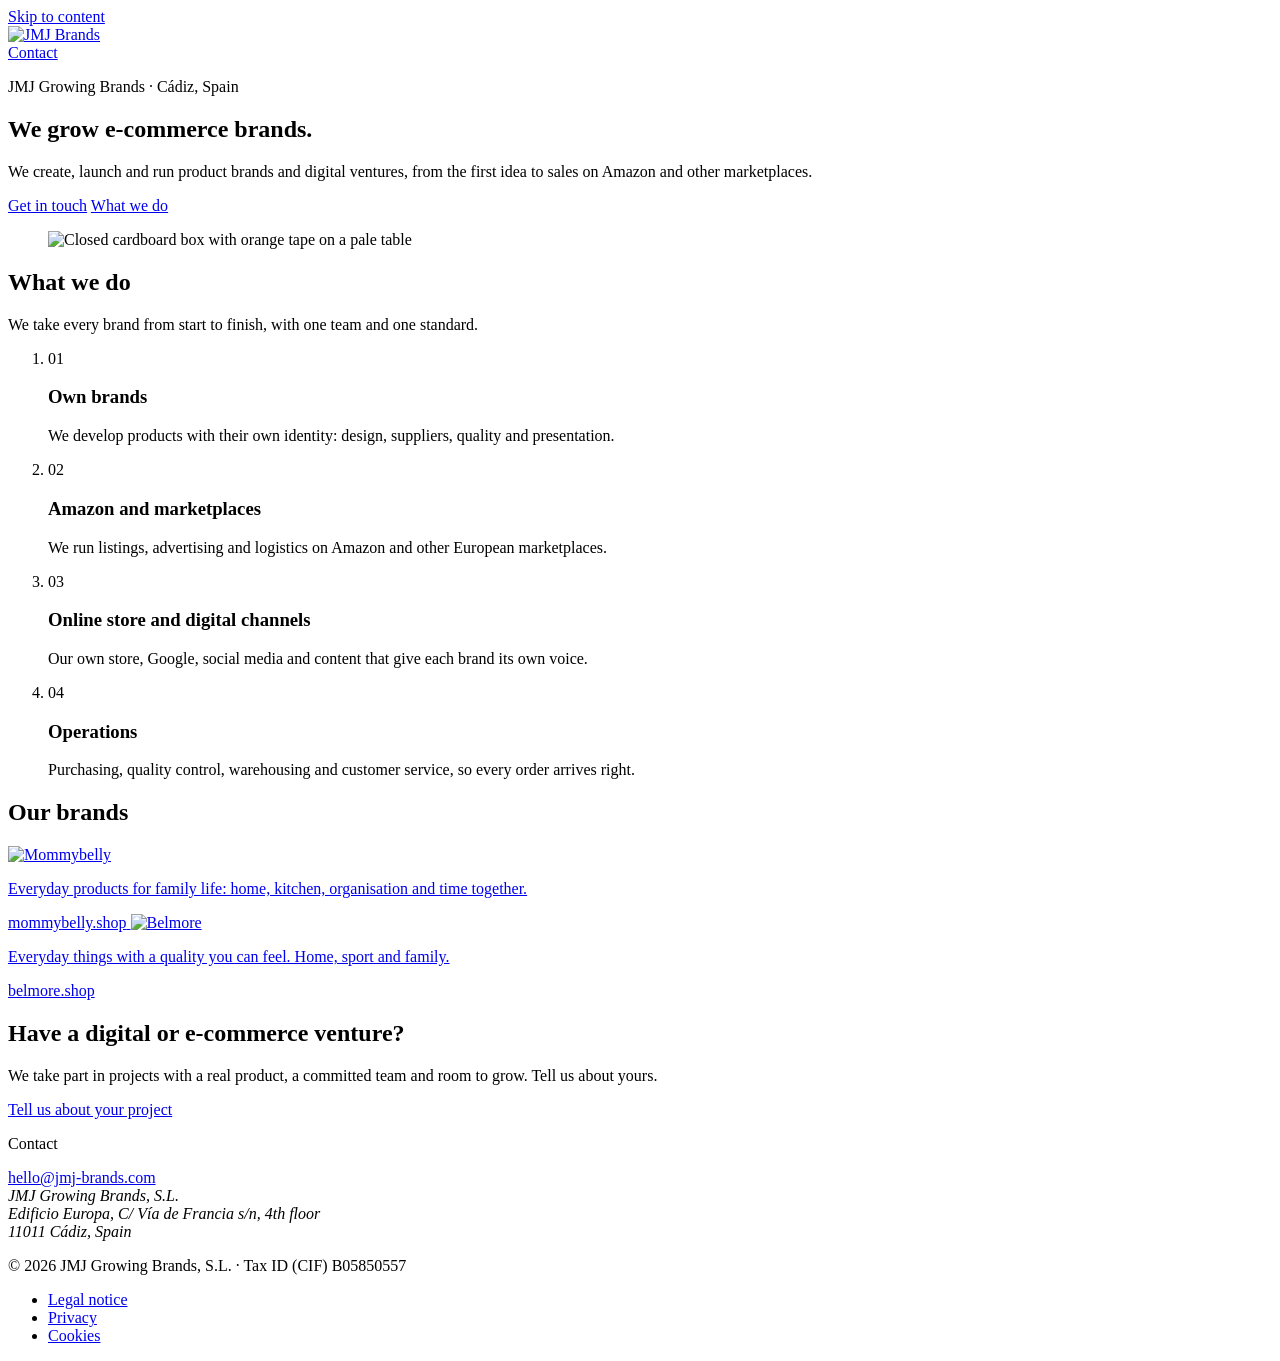
==== index.html @ 1d020bea "Add files via upload" ====
<!doctype html>
<html lang="en-GB">
<head>
<meta charset="utf-8">
<meta name="viewport" content="width=device-width, initial-scale=1">
<title>JMJ Brands · We grow e-commerce brands</title>
<meta name="description" content="JMJ Growing Brands creates, launches and runs product brands and digital ventures, from the first idea to sales on Amazon and other marketplaces.">
<meta property="og:title" content="JMJ Brands">
<meta property="og:description" content="We grow e&#8209;commerce brands.">
<meta property="og:type" content="website">
<meta property="og:url" content="https://jmj-brands.com/">
<meta property="og:image" content="https://jmj-brands.com/assets/img/hero-brands-1400.webp">
<meta name="theme-color" content="#F6F3EE">
<link rel="canonical" href="https://jmj-brands.com/">
<link rel="icon" href="assets/img/favicon.svg" type="image/svg+xml">
<link rel="preload" href="assets/fonts/newsreader-400.woff2" as="font" type="font/woff2" crossorigin>
<link rel="stylesheet" href="assets/site.css">
</head>
<body>
<a class="skip" href="#main">Skip to content</a>

<header class="site-header">
  <div class="wrap">
    <a class="brand" href="./" aria-label="JMJ Growing Brands, S.L., home"><img src="assets/img/logo.svg" alt="JMJ Brands" width="919" height="273"></a>
    <nav class="nav" aria-label="Main"><a href="#contact">Contact</a></nav>
  </div>
</header>

<main id="main">
  <section class="hero">
    <div class="wrap">
      <div>
        <p class="eyebrow">JMJ Growing Brands · Cádiz, Spain</p>
        <h1>We grow e&#8209;commerce brands.</h1>
        <p class="lead">We create, launch and run product brands and digital ventures, from the first idea to sales on Amazon and other marketplaces.</p>
        <div class="actions">
          <a class="btn" href="mailto:hello@jmj-brands.com">Get in touch</a>
          <a class="link-quiet" href="#what">What we do</a>
        </div>
      </div>
      <figure>
        <img src="assets/img/hero-brands-1400.webp" srcset="assets/img/hero-brands-800.webp 800w, assets/img/hero-brands-1400.webp 1400w" sizes="(min-width:56rem) 45vw, 100vw" width="1400" height="1120" alt="Closed cardboard box with orange tape on a pale table" fetchpriority="high">
      </figure>
    </div>
  </section>

  <section class="section" id="what" aria-labelledby="h-what">
    <div class="wrap split">
      <header>
        <h2 id="h-what">What we do</h2>
        <p>We take every brand from start to finish, with one team and one standard.</p>
      </header>
      <ol class="services">
        <li><span class="num" aria-hidden="true">01</span><h3>Own brands</h3><p>We develop products with their own identity: design, suppliers, quality and presentation.</p></li>
        <li><span class="num" aria-hidden="true">02</span><h3>Amazon and marketplaces</h3><p>We run listings, advertising and logistics on Amazon and other European marketplaces.</p></li>
        <li><span class="num" aria-hidden="true">03</span><h3>Online store and digital channels</h3><p>Our own store, Google, social media and content that give each brand its own voice.</p></li>
        <li><span class="num" aria-hidden="true">04</span><h3>Operations</h3><p>Purchasing, quality control, warehousing and customer service, so every order arrives right.</p></li>
      </ol>
    </div>
  </section>

  <section class="section band" aria-labelledby="h-brands">
    <div class="wrap">
      <h2 id="h-brands">Our brands</h2>
      <div class="brands">
        <a class="brand-item" href="https://mommybelly.shop">
          <img class="brand-logo" src="assets/img/mommybelly.webp" alt="Mommybelly" width="419" height="480" loading="lazy">
          <p>Everyday products for family life: home, kitchen, organisation and time together.</p>
          <span class="go">mommybelly.shop</span>
        </a>
        <a class="brand-item" href="https://belmore.shop">
          <img class="brand-logo brand-logo-wide" src="assets/img/belmore.svg" alt="Belmore" width="876" height="376" loading="lazy">
          <p>Everyday things with a quality you can feel. Home, sport and family.</p>
          <span class="go">belmore.shop</span>
        </a>
      </div>
    </div>
  </section>

  <section class="section statement" aria-labelledby="h-st">
    <div class="wrap">
      <div>
        <h2 id="h-st">Have a digital or e-commerce venture?</h2>
        <p>We take part in projects with a real product, a committed team and room to grow. Tell us about yours.</p>
      </div>
      <div><a class="btn" href="mailto:hello@jmj-brands.com?subject=Venture">Tell us about your project</a></div>
    </div>
  </section>
</main>

<footer class="site-footer" id="contact">
  <div class="wrap">
    <div class="top">
      <div>
        <p class="eyebrow">Contact</p>
        <a class="mail" href="mailto:hello@jmj-brands.com">hello@jmj-brands.com</a>
      </div>
      <address class="address">JMJ Growing Brands, S.L.<br>Edificio Europa, C/ Vía de Francia s/n, 4th floor<br>11011 Cádiz, Spain</address>
    </div>
    <div class="legal">
      <p>© 2026 JMJ Growing Brands, S.L. · Tax ID (CIF) B05850557</p>
      <ul>
        <li><a href="legal-notice.html">Legal notice</a></li>
        <li><a href="privacy.html">Privacy</a></li>
        <li><a href="cookies.html">Cookies</a></li>
      </ul>
    </div>
  </div>
</footer>
</body>
</html>
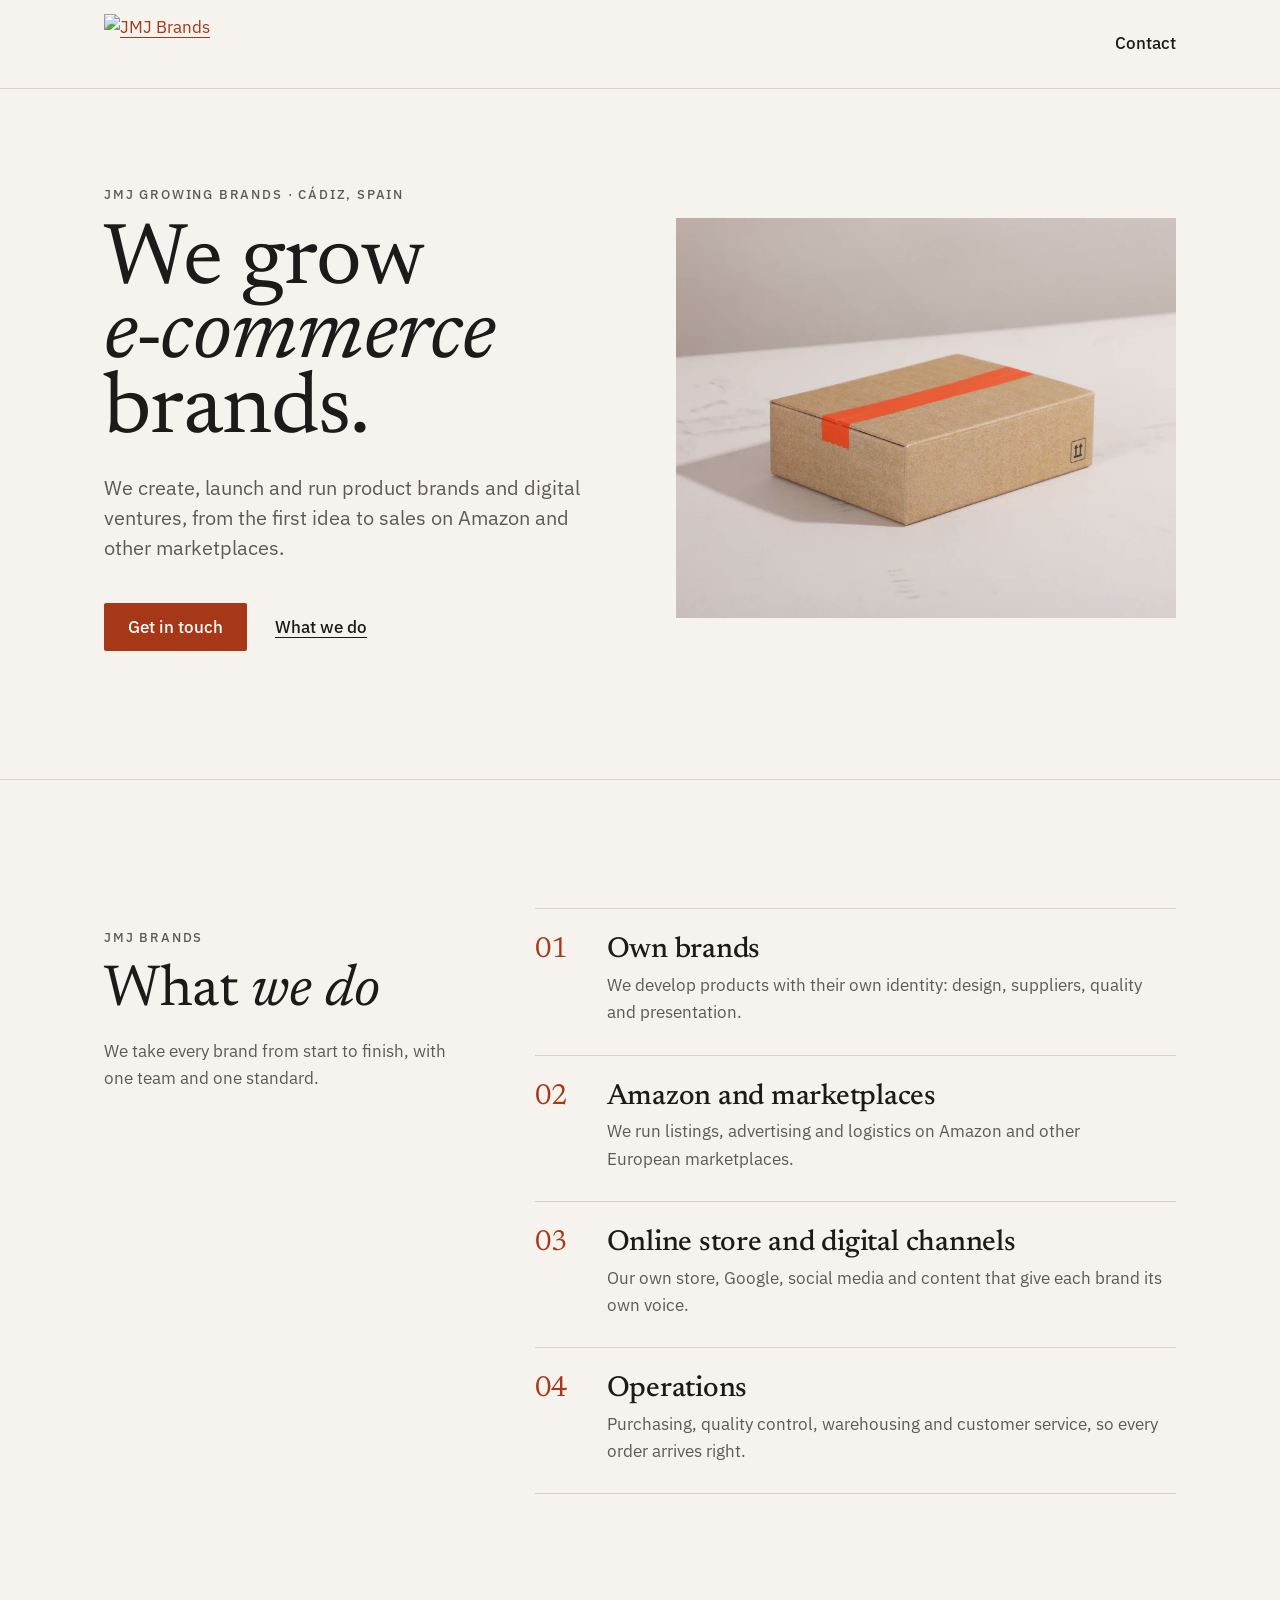
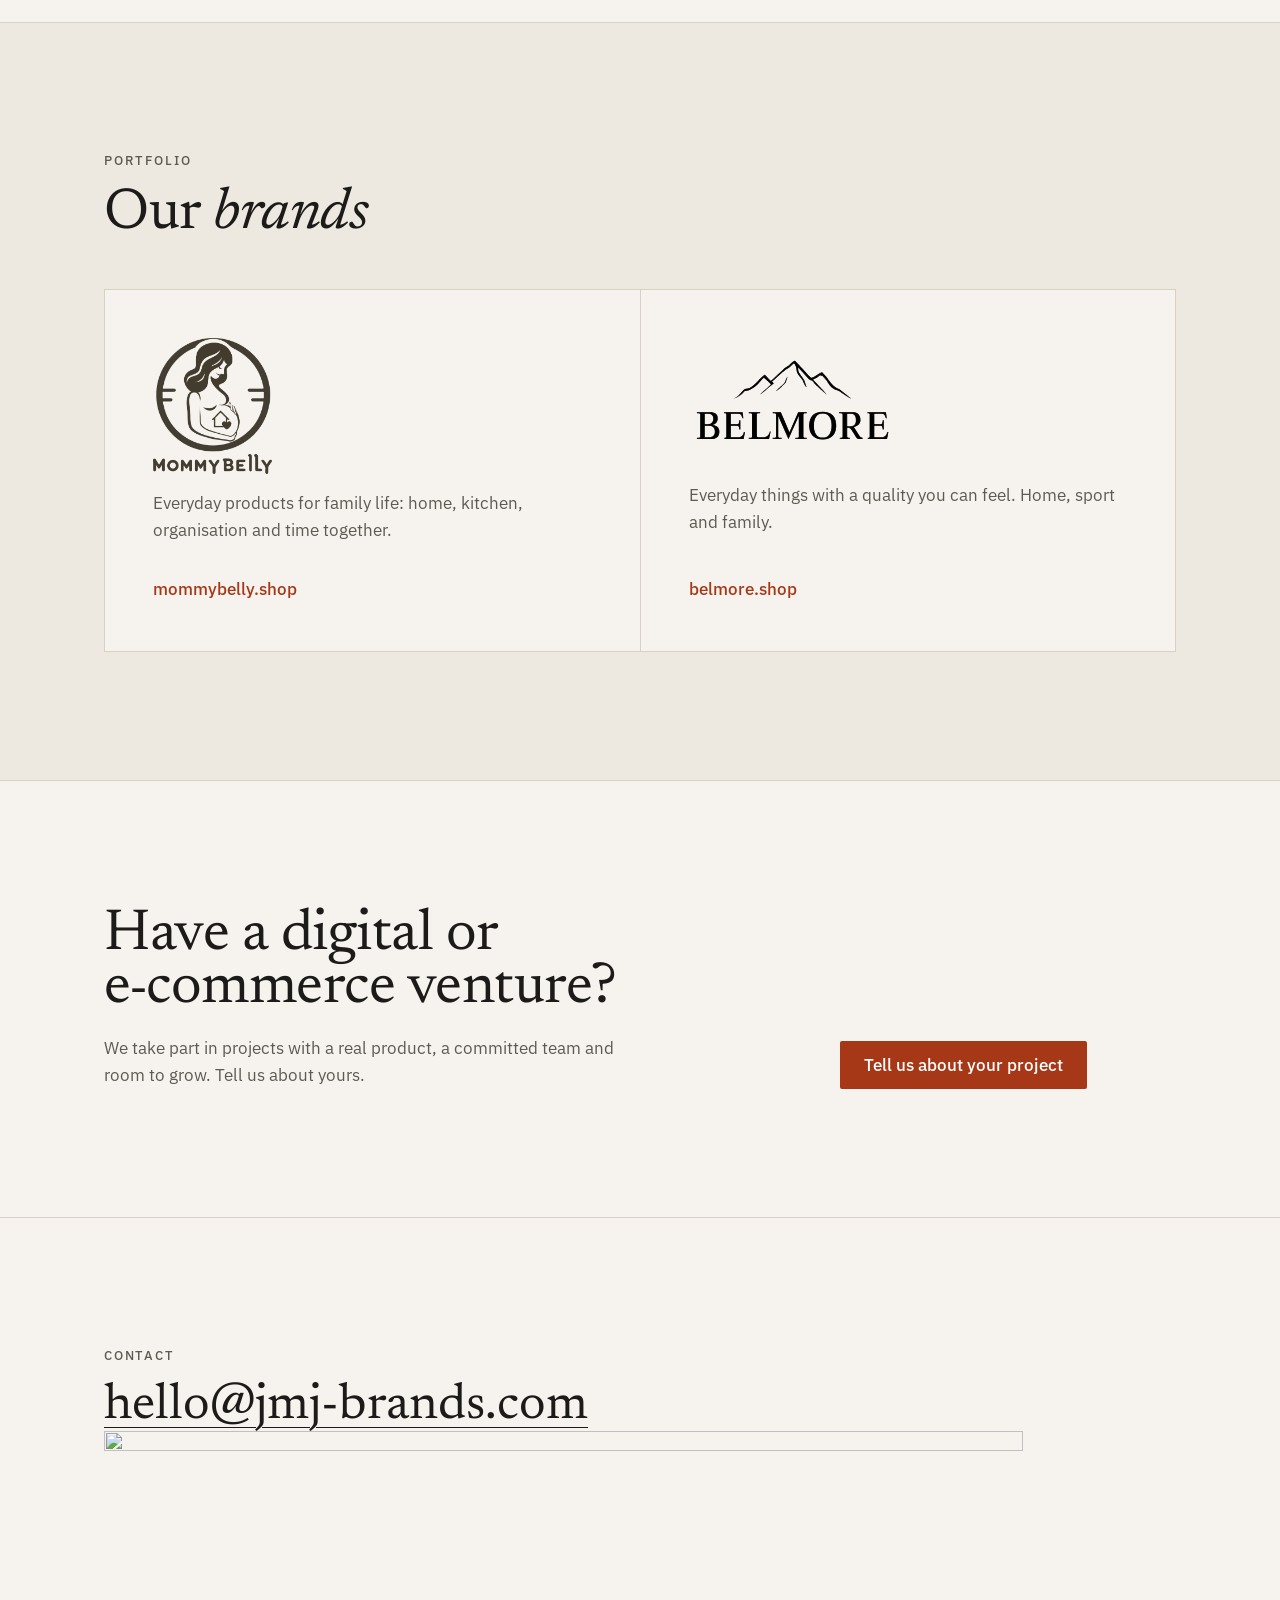
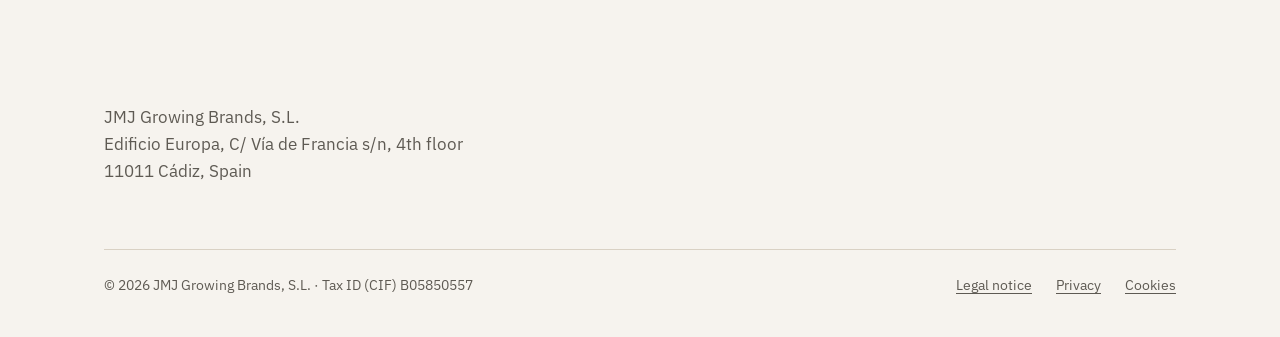
==== commit b8c39722: "Add files via upload" ====
--- a/index.html
+++ b/index.html
@@ -6,11 +6,11 @@
 <title>JMJ Brands · We grow e-commerce brands</title>
 <meta name="description" content="JMJ Growing Brands creates, launches and runs product brands and digital ventures, from the first idea to sales on Amazon and other marketplaces.">
 <meta property="og:title" content="JMJ Brands">
-<meta property="og:description" content="We grow e&#8209;commerce brands.">
+<meta property="og:description" content="JMJ Growing Brands creates, launches and runs product brands and digital ventures, from the first idea to sales on Amazon and other marketplaces.">
 <meta property="og:type" content="website">
 <meta property="og:url" content="https://jmj-brands.com/">
 <meta property="og:image" content="https://jmj-brands.com/assets/img/hero-brands-1400.webp">
-<meta name="theme-color" content="#F6F3EE">
+<meta name="theme-color" content="#A63817">
 <link rel="canonical" href="https://jmj-brands.com/">
 <link rel="icon" href="assets/img/favicon.svg" type="image/svg+xml">
 <link rel="preload" href="assets/fonts/newsreader-400.woff2" as="font" type="font/woff2" crossorigin>
@@ -18,36 +18,37 @@
 </head>
 <body>
 <a class="skip" href="#main">Skip to content</a>
-
-<header class="site-header">
+<header class="site-header top">
   <div class="wrap">
-    <a class="brand" href="./" aria-label="JMJ Growing Brands, S.L., home"><img src="assets/img/logo.svg" alt="JMJ Brands" width="919" height="273"></a>
+    <a class="brand" href="./" aria-label="JMJ Growing Brands, S.L., home"><img src="assets/img/logo-light.svg" alt="JMJ Brands" width="919" height="273"></a>
     <nav class="nav" aria-label="Main"><a href="#contact">Contact</a></nav>
   </div>
 </header>
 
 <main id="main">
-  <section class="hero">
+  <section class="hero top" aria-labelledby="h-hero">
     <div class="wrap">
-      <div>
+      <div class="copy">
         <p class="eyebrow">JMJ Growing Brands · Cádiz, Spain</p>
-        <h1>We grow e&#8209;commerce brands.</h1>
+        <h1 id="h-hero">We grow <em>e&#8209;commerce</em> brands.</h1>
         <p class="lead">We create, launch and run product brands and digital ventures, from the first idea to sales on Amazon and other marketplaces.</p>
         <div class="actions">
-          <a class="btn" href="mailto:hello@jmj-brands.com">Get in touch</a>
+          <a class="btn btn-second" href="mailto:hello@jmj-brands.com">Get in touch</a>
           <a class="link-quiet" href="#what">What we do</a>
         </div>
       </div>
-      <figure>
-        <img src="assets/img/hero-brands-1400.webp" srcset="assets/img/hero-brands-800.webp 800w, assets/img/hero-brands-1400.webp 1400w" sizes="(min-width:56rem) 45vw, 100vw" width="1400" height="1120" alt="Closed cardboard box with orange tape on a pale table" fetchpriority="high">
+      <figure class="corners">
+        <img src="assets/img/hero-brands-1400.webp" srcset="assets/img/hero-brands-800.webp 800w, assets/img/hero-brands-1400.webp 1400w" sizes="(min-width:56rem) 38vw, 100vw" width="1400" height="1120" alt="Closed cardboard box with orange tape on a pale table" fetchpriority="high">
       </figure>
     </div>
+    <div class="spacer"></div>
   </section>
 
-  <section class="section" id="what" aria-labelledby="h-what">
+  <section class="section first" id="what" aria-labelledby="h-what">
     <div class="wrap split">
       <header>
-        <h2 id="h-what">What we do</h2>
+        <p class="eyebrow">JMJ Brands</p>
+        <h2 id="h-what" style="margin-top:1rem">What <em>we do</em></h2>
         <p>We take every brand from start to finish, with one team and one standard.</p>
       </header>
       <ol class="services">
@@ -61,7 +62,8 @@
 
   <section class="section band" aria-labelledby="h-brands">
     <div class="wrap">
-      <h2 id="h-brands">Our brands</h2>
+      <p class="eyebrow">Portfolio</p>
+      <h2 id="h-brands" style="margin-top:1rem">Our <em>brands</em></h2>
       <div class="brands">
         <a class="brand-item" href="https://mommybelly.shop">
           <img class="brand-logo" src="assets/img/mommybelly.webp" alt="Mommybelly" width="419" height="480" loading="lazy">
@@ -79,23 +81,26 @@
 
   <section class="section statement" aria-labelledby="h-st">
     <div class="wrap">
-      <div>
-        <h2 id="h-st">Have a digital or e-commerce venture?</h2>
+      <div class="box corners">
+        <h2 id="h-st">Have a digital or e&#8209;commerce venture?</h2>
         <p>We take part in projects with a real product, a committed team and room to grow. Tell us about yours.</p>
       </div>
-      <div><a class="btn" href="mailto:hello@jmj-brands.com?subject=Venture">Tell us about your project</a></div>
+      <div><a class="btn btn-second" href="mailto:hello@jmj-brands.com?subject=Venture">Tell us about your project</a></div>
     </div>
   </section>
 </main>
 
 <footer class="site-footer" id="contact">
   <div class="wrap">
-    <div class="top">
+    <div class="row">
       <div>
         <p class="eyebrow">Contact</p>
-        <a class="mail" href="mailto:hello@jmj-brands.com">hello@jmj-brands.com</a>
+        <a class="mail" href="mailto:hello@jmj-brands.com">hello@<wbr>jmj-brands.com</a>
       </div>
-      <address class="address">JMJ Growing Brands, S.L.<br>Edificio Europa, C/ Vía de Francia s/n, 4th floor<br>11011 Cádiz, Spain</address>
+      <div>
+        <img class="foot-logo" src="assets/img/logo-light.svg" alt="" width="919" height="273" loading="lazy">
+        <address class="address">JMJ Growing Brands, S.L.<br>Edificio Europa, C/ Vía de Francia s/n, 4th floor<br>11011 Cádiz, Spain</address>
+      </div>
     </div>
     <div class="legal">
       <p>© 2026 JMJ Growing Brands, S.L. · Tax ID (CIF) B05850557</p>
--- a/assets/site.css
+++ b/assets/site.css
@@ -0,0 +1,103 @@
+/* JMJ · sistema común (ver WEBS/JMJ/DESIGN.md). Solo cambia --accent por web. */
+@font-face{font-family:"Newsreader";src:url(fonts/newsreader-400.woff2) format("woff2");font-weight:400;font-style:normal;font-display:swap}
+@font-face{font-family:"Newsreader";src:url(fonts/newsreader-500.woff2) format("woff2");font-weight:500;font-style:normal;font-display:swap}
+@font-face{font-family:"Newsreader";src:url(fonts/newsreader-400-italic.woff2) format("woff2");font-weight:400;font-style:italic;font-display:swap}
+@font-face{font-family:"IBM Plex Sans";src:url(fonts/plex-sans-400.woff2) format("woff2");font-weight:400;font-style:normal;font-display:swap}
+@font-face{font-family:"IBM Plex Sans";src:url(fonts/plex-sans-500.woff2) format("woff2");font-weight:500;font-style:normal;font-display:swap}
+
+:root{
+  --paper:#F6F3EE; --paper-2:#EDE8E0; --ink:#1C1B19; --ink-muted:#5E5A53; --line:#D9D1C4;
+  --accent:#A63817; --accent-hover:#8C2F13; --accent-ink:#FFFFFF;
+  --serif:"Newsreader",Georgia,"Times New Roman",serif;
+  --sans:"IBM Plex Sans",system-ui,-apple-system,"Segoe UI",Roboto,sans-serif;
+  --wrap:72rem; --gutter:clamp(1.25rem,4vw,2.5rem); --section:clamp(4rem,2rem + 8vw,8rem);
+}
+*,*::before,*::after{box-sizing:border-box}
+html{-webkit-text-size-adjust:100%;text-size-adjust:100%}
+body{margin:0;background:var(--paper);color:var(--ink);font-family:var(--sans);font-size:1.0625rem;line-height:1.6;font-size-adjust:from-font}
+img{display:block;max-width:100%;height:auto}
+a{color:var(--accent);text-decoration-thickness:1px;text-underline-offset:.22em}
+a:hover{text-decoration-thickness:2px}
+:focus-visible{outline:2px solid var(--ink);outline-offset:3px}
+.wrap{max-width:var(--wrap);margin-inline:auto;padding-inline:var(--gutter)}
+.skip{position:absolute;left:-9999px}
+.skip:focus{left:1rem;top:1rem;z-index:10;background:var(--ink);color:var(--paper);padding:.5rem 1rem}
+
+h1,h2,h3{font-family:var(--serif);font-weight:400;line-height:1.1;letter-spacing:-.01em;margin:0;text-wrap:balance}
+h1{font-size:clamp(2.5rem,1.6rem + 3.6vw,4.5rem);line-height:1.04}
+h2{font-size:clamp(2rem,1.5rem + 2vw,3rem)}
+h3{font-size:1.5rem;line-height:1.2;font-weight:500}
+p{margin:0;text-wrap:pretty}
+em{font-family:var(--serif);font-style:italic}
+.eyebrow{font-size:.8125rem;font-weight:500;letter-spacing:.14em;text-transform:uppercase;color:var(--ink-muted)}
+.lead{font-size:1.25rem;line-height:1.5;color:var(--ink-muted);max-width:34rem}
+
+/* Cabecera */
+.site-header{border-bottom:1px solid var(--line)}
+.site-header .wrap{display:flex;align-items:center;justify-content:space-between;gap:1rem;min-height:5.5rem}
+.brand{display:inline-flex}
+.brand img{height:3rem;width:auto}
+@media (min-width:48rem){.brand img{height:3.75rem}}
+.nav a{color:var(--ink);font-weight:500;text-decoration:none}
+.nav a:hover{text-decoration:underline}
+
+/* Portada */
+.hero{padding-block:clamp(3rem,2rem + 5vw,6rem) var(--section)}
+.hero .wrap{display:grid;gap:3rem;align-items:center}
+.hero h1{margin-top:1.25rem}
+.hero .lead{margin-top:1.5rem}
+.hero figure{margin:0}
+.hero figure img{width:100%;aspect-ratio:5/4;object-fit:cover;filter:saturate(.9)}
+@media (min-width:56rem){.hero .wrap{grid-template-columns:1fr 1fr;gap:4.5rem}}
+.actions{display:flex;flex-wrap:wrap;align-items:center;gap:1rem 1.75rem;margin-top:2.5rem}
+.btn{display:inline-flex;align-items:center;min-height:3rem;padding:0 1.5rem;border-radius:2px;background:var(--accent);color:var(--accent-ink);font-weight:500;text-decoration:none}
+.btn:hover{background:var(--accent-hover)}
+.link-quiet{color:var(--ink);font-weight:500}
+
+/* Secciones */
+.section{padding-block:var(--section);border-top:1px solid var(--line)}
+.split{display:grid;gap:2.5rem}
+@media (min-width:56rem){.split{grid-template-columns:4fr 7fr;gap:4rem}}
+.split > header p{margin-top:1.25rem;color:var(--ink-muted);max-width:24rem}
+.services{list-style:none;margin:0;padding:0}
+.services li{display:grid;grid-template-columns:3.5rem 1fr;gap:.375rem 1rem;padding-block:1.75rem;border-top:1px solid var(--line)}
+.services li:last-child{border-bottom:1px solid var(--line)}
+.services .num{grid-row:span 2;font-family:var(--serif);font-size:1.5rem;line-height:1.2;color:var(--accent)}
+.services p{color:var(--ink-muted);max-width:36rem}
+
+.band{background:var(--paper-2)}
+.brands{display:grid;gap:1px;margin-top:3rem;background:var(--line);border:1px solid var(--line)}
+@media (min-width:48rem){.brands{grid-template-columns:1fr 1fr}}
+.brand-item{display:flex;flex-direction:column;gap:1rem;padding:clamp(1.75rem,1rem + 3vw,3rem);background:var(--paper);color:var(--ink);text-decoration:none}
+.brand-item:hover .go{text-decoration:underline}
+.brand-item p{color:var(--ink-muted);max-width:28rem}
+.brand-item .go{margin-top:auto;padding-top:1rem;color:var(--accent);font-weight:500}
+.wm{font-size:1.75rem;line-height:1}
+.wm-belmore{font-family:var(--serif);font-weight:500;letter-spacing:.18em}
+.wm-mommy{font-family:var(--sans);font-weight:500;letter-spacing:.06em;color:#463B30}
+
+.statement .wrap{display:grid;gap:2rem;align-items:end}
+@media (min-width:56rem){.statement .wrap{grid-template-columns:8fr 4fr;gap:4rem}}
+.statement p{margin-top:1.25rem;color:var(--ink-muted);max-width:34rem}
+
+/* Pie */
+.site-footer{border-top:1px solid var(--line);padding-block:var(--section) 2.5rem}
+.site-footer .top{display:grid;gap:2.5rem}
+@media (min-width:56rem){.site-footer .top{grid-template-columns:7fr 5fr;gap:4rem;align-items:end}}
+.mail{display:inline-block;max-width:100%;margin-top:1rem;font-family:var(--serif);font-size:clamp(1.375rem,1rem + 2vw,2.75rem);line-height:1.15;color:var(--ink);overflow-wrap:anywhere}
+.address{font-style:normal;color:var(--ink-muted)}
+.legal{display:flex;flex-wrap:wrap;justify-content:space-between;gap:1rem 2rem;margin-top:4rem;padding-top:1.5rem;border-top:1px solid var(--line);font-size:.875rem;color:var(--ink-muted)}
+.legal ul{display:flex;flex-wrap:wrap;gap:.5rem 1.5rem;list-style:none;margin:0;padding:0}
+.legal a{color:var(--ink-muted)}
+
+/* Páginas legales */
+.prose{max-width:42rem;padding-block:clamp(3rem,2rem + 4vw,5rem)}
+.prose h1{font-size:clamp(2rem,1.5rem + 2vw,3rem)}
+.prose h2{font-size:1.375rem;font-weight:500;margin-top:2.5rem}
+.prose p,.prose ul{margin-top:1rem}
+.prose li{margin-top:.375rem}
+.prose .back{display:inline-block;margin-bottom:2rem;font-weight:500}
+
+.brand-logo{height:8.5rem;width:auto;align-self:flex-start}
+.brand-logo-wide{height:5.5rem;margin-block:1.25rem}
+.statement .note{margin-top:1.5rem;font-size:.875rem;color:var(--ink-muted);max-width:34rem}
